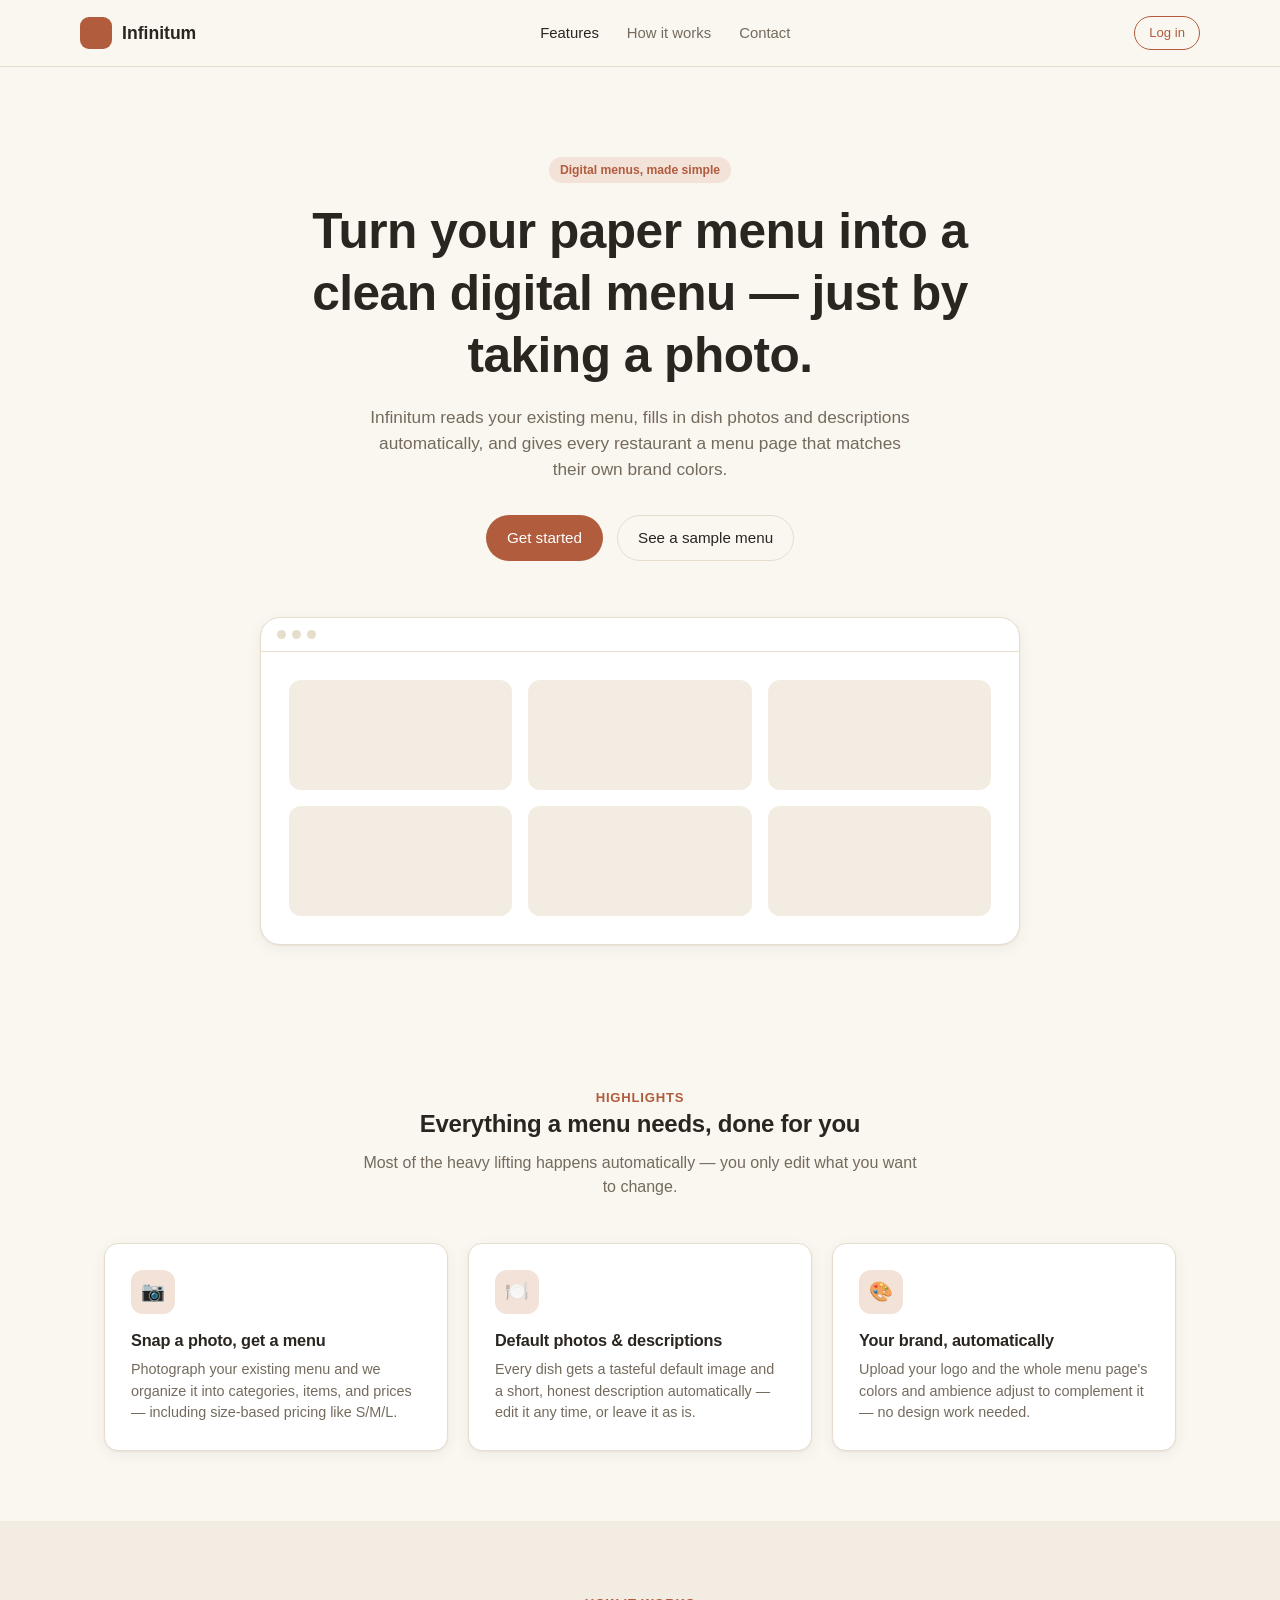
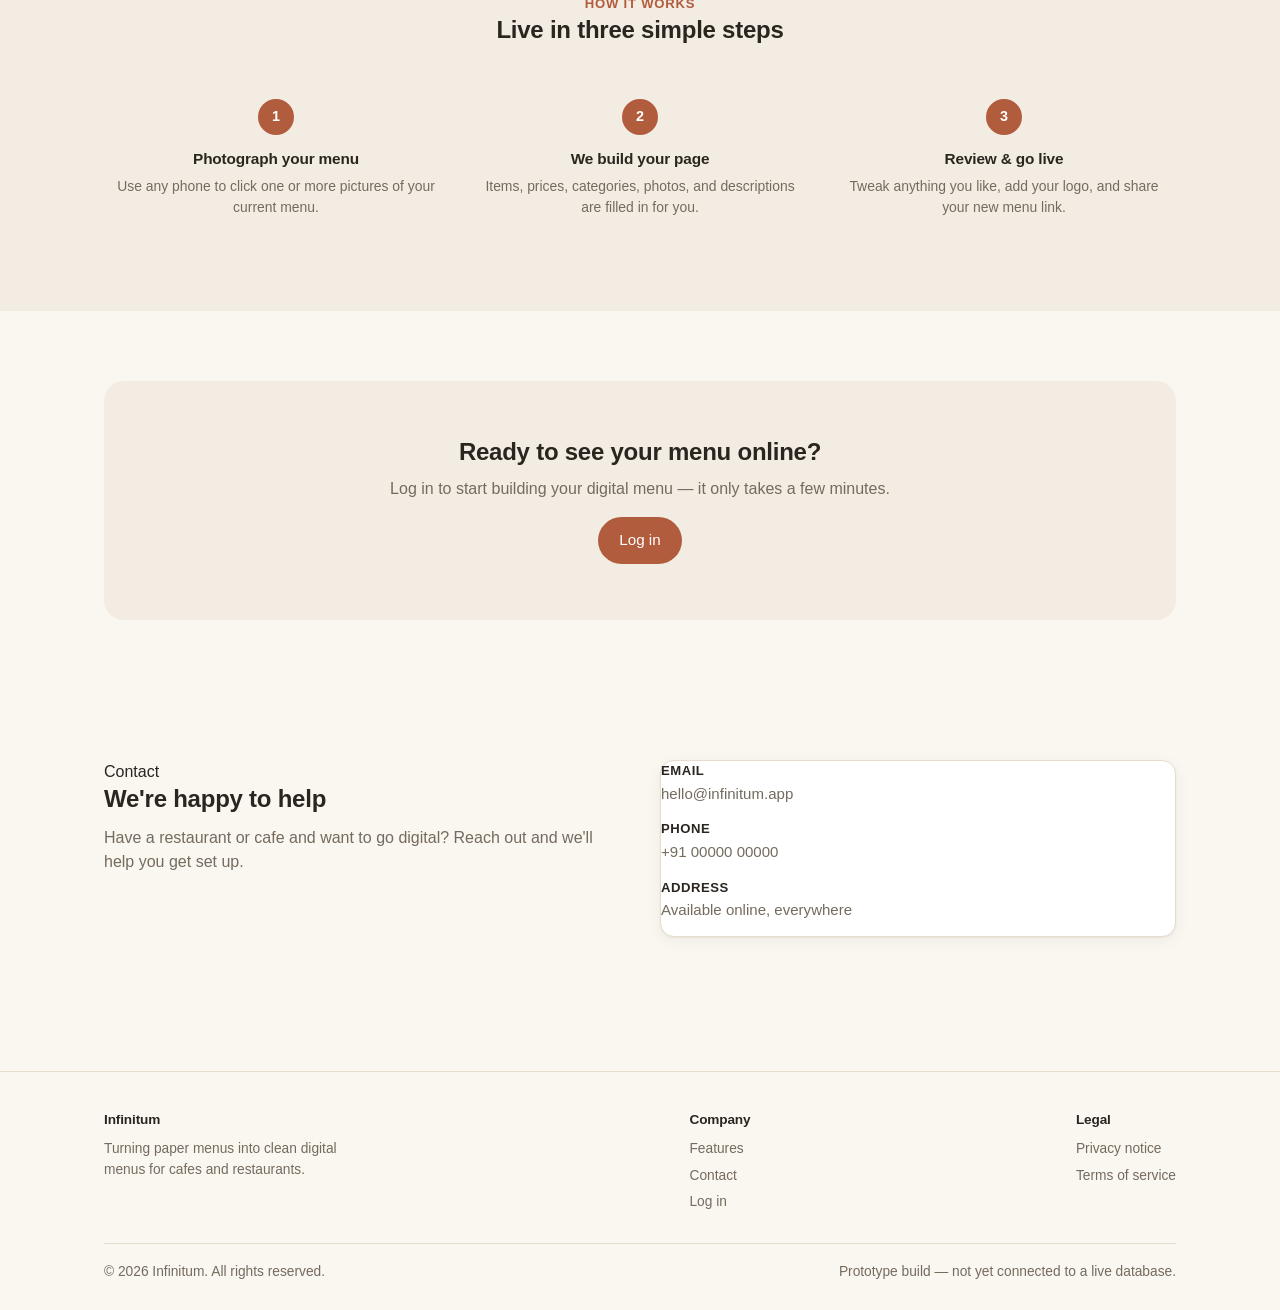
==== prototype/index.html @ 3406db51 "Initial commit: Infinitum design prototype" ====
<!DOCTYPE html>
<html lang="en">
<head>
<meta charset="UTF-8">
<meta name="viewport" content="width=device-width, initial-scale=1.0">
<title>Infinitum — Digital menus for cafes & restaurants</title>
<link rel="stylesheet" href="css/styles.css">
<link rel="stylesheet" href="css/pages.css">
</head>
<body>

<header class="site-header">
  <div class="container nav-row">
    <a href="index.html" class="brand"><span class="brand-dot"></span> Infinitum</a>
    <nav class="nav-links">
      <a href="#features" class="active">Features</a>
      <a href="#how-it-works">How it works</a>
      <a href="#contact">Contact</a>
    </nav>
    <div class="nav-actions">
      <a href="login.html" class="btn btn-outline btn-sm">Log in</a>
    </div>
    <button class="nav-toggle" aria-label="Toggle menu"><span></span><span></span><span></span></button>
  </div>
</header>

<main>
  <section class="hero container">
    <span class="badge">Digital menus, made simple</span>
    <h1 style="margin-top:18px;">Turn your paper menu into a clean digital menu — just by taking a photo.</h1>
    <p class="lead">Infinitum reads your existing menu, fills in dish photos and descriptions automatically, and gives every restaurant a menu page that matches their own brand colors.</p>
    <div class="hero-actions">
      <a href="login.html" class="btn btn-primary">Get started</a>
      <a href="menu-view.html?r=spice-route" class="btn btn-ghost">See a sample menu</a>
    </div>

    <div class="hero-mock" aria-hidden="true">
      <div class="mock-bar"><span class="dot"></span><span class="dot"></span><span class="dot"></span></div>
      <div class="mock-body">
        <div class="mock-card"></div><div class="mock-card"></div><div class="mock-card"></div>
        <div class="mock-card"></div><div class="mock-card"></div><div class="mock-card"></div>
      </div>
    </div>
  </section>

  <section class="section" id="features">
    <div class="container">
      <div class="section-head">
        <span class="eyebrow">Highlights</span>
        <h2>Everything a menu needs, done for you</h2>
        <p>Most of the heavy lifting happens automatically — you only edit what you want to change.</p>
      </div>
      <div class="feature-grid">
        <div class="card feature-card">
          <div class="feature-icon">📷</div>
          <h3>Snap a photo, get a menu</h3>
          <p>Photograph your existing menu and we organize it into categories, items, and prices — including size-based pricing like S/M/L.</p>
        </div>
        <div class="card feature-card">
          <div class="feature-icon">🍽️</div>
          <h3>Default photos & descriptions</h3>
          <p>Every dish gets a tasteful default image and a short, honest description automatically — edit it any time, or leave it as is.</p>
        </div>
        <div class="card feature-card">
          <div class="feature-icon">🎨</div>
          <h3>Your brand, automatically</h3>
          <p>Upload your logo and the whole menu page's colors and ambience adjust to complement it — no design work needed.</p>
        </div>
      </div>
    </div>
  </section>

  <section class="section" id="how-it-works" style="background:var(--bg-soft);">
    <div class="container">
      <div class="section-head">
        <span class="eyebrow">How it works</span>
        <h2>Live in three simple steps</h2>
      </div>
      <div class="steps">
        <div class="step">
          <div class="step-num">1</div>
          <h4>Photograph your menu</h4>
          <p>Use any phone to click one or more pictures of your current menu.</p>
        </div>
        <div class="step">
          <div class="step-num">2</div>
          <h4>We build your page</h4>
          <p>Items, prices, categories, photos, and descriptions are filled in for you.</p>
        </div>
        <div class="step">
          <div class="step-num">3</div>
          <h4>Review & go live</h4>
          <p>Tweak anything you like, add your logo, and share your new menu link.</p>
        </div>
      </div>
    </div>
  </section>

  <section class="section">
    <div class="container">
      <div class="cta-band">
        <h2>Ready to see your menu online?</h2>
        <p>Log in to start building your digital menu — it only takes a few minutes.</p>
        <a href="login.html" class="btn btn-primary">Log in</a>
      </div>
    </div>
  </section>

  <section class="section" id="contact">
    <div class="container contact-grid">
      <div>
        <span class="eyebrow">Contact</span>
        <h2>We're happy to help</h2>
        <p>Have a restaurant or cafe and want to go digital? Reach out and we'll help you get set up.</p>
      </div>
      <ul class="contact-list card card-pad">
        <li><strong>Email</strong>hello@infinitum.app</li>
        <li><strong>Phone</strong>+91 00000 00000</li>
        <li><strong>Address</strong>Available online, everywhere</li>
      </ul>
    </div>
  </section>
</main>

<footer class="site-footer">
  <div class="container">
    <div class="footer-grid">
      <div class="footer-col">
        <h4>Infinitum</h4>
        <p class="muted" style="max-width:260px;">Turning paper menus into clean digital menus for cafes and restaurants.</p>
      </div>
      <div class="footer-col">
        <h4>Company</h4>
        <a href="#features">Features</a>
        <a href="#contact">Contact</a>
        <a href="login.html">Log in</a>
      </div>
      <div class="footer-col">
        <h4>Legal</h4>
        <a href="#">Privacy notice</a>
        <a href="#">Terms of service</a>
      </div>
    </div>
    <div class="footer-bottom">
      <span>© <span data-year></span> Infinitum. All rights reserved.</span>
      <span>Prototype build — not yet connected to a live database.</span>
    </div>
  </div>
</footer>

<script src="js/main.js"></script>
</body>
</html>
---- prototype/css/styles.css ----
/* ==========================================================================
   Infinitum — shared design system
   Warm neutral, minimalist base theme. All colors are CSS variables so the
   "logo color theme" feature (js/theme.js) can override them per restaurant
   without touching any other CSS.
   ========================================================================== */

:root {
  /* Base warm-neutral palette (default, no logo uploaded yet) */
  --bg: #faf6f0;
  --bg-soft: #f3ece2;
  --surface: #ffffff;
  --border: #e7ddcd;
  --text: #2b2520;
  --text-muted: #746b5e;
  --accent: #b05c3d;        /* warm terracotta default accent */
  --accent-contrast: #ffffff;
  --accent-soft: #f3e2d8;
  --danger: #b3261e;
  --radius: 14px;
  --radius-sm: 8px;
  --shadow: 0 1px 2px rgba(43, 37, 32, 0.06), 0 4px 16px rgba(43, 37, 32, 0.05);
  --max-width: 1120px;
  --transition-theme: background-color .4s ease, border-color .4s ease, color .4s ease;
}

* { box-sizing: border-box; }
html { scroll-behavior: smooth; }

body {
  margin: 0;
  font-family: "Inter", -apple-system, BlinkMacSystemFont, "Segoe UI", Roboto, Helvetica, Arial, sans-serif;
  background: var(--bg);
  color: var(--text);
  line-height: 1.5;
  transition: var(--transition-theme);
}

h1, h2, h3, h4 {
  font-family: "Poppins", "Inter", -apple-system, BlinkMacSystemFont, "Segoe UI", Roboto, sans-serif;
  font-weight: 600;
  line-height: 1.25;
  margin: 0 0 0.5em;
  letter-spacing: -0.01em;
}

p { margin: 0 0 1em; color: var(--text-muted); }
a { color: var(--accent); text-decoration: none; }
a:hover { text-decoration: underline; }
img { max-width: 100%; display: block; }

.container {
  width: 100%;
  max-width: var(--max-width);
  margin: 0 auto;
  padding: 0 24px;
}

/* ---------- Buttons ---------- */
.btn {
  display: inline-flex;
  align-items: center;
  justify-content: center;
  gap: 8px;
  padding: 11px 20px;
  border-radius: 999px;
  border: 1px solid transparent;
  font-size: 0.95rem;
  font-weight: 500;
  cursor: pointer;
  transition: var(--transition-theme), transform .15s ease, box-shadow .15s ease;
  font-family: inherit;
  white-space: nowrap;
}
.btn:hover { transform: translateY(-1px); text-decoration: none; }
.btn:active { transform: translateY(0); }

.btn-primary { background: var(--accent); color: var(--accent-contrast); }
.btn-primary:hover { box-shadow: 0 6px 18px rgba(0,0,0,0.12); }

.btn-ghost { background: transparent; color: var(--text); border-color: var(--border); }
.btn-ghost:hover { background: var(--bg-soft); }

.btn-outline { background: transparent; color: var(--accent); border-color: var(--accent); }
.btn-outline:hover { background: var(--accent-soft); }

.btn-sm { padding: 6px 14px; font-size: 0.82rem; }
.btn-icon {
  width: 34px; height: 34px; padding: 0; border-radius: 50%;
  background: var(--surface); border: 1px solid var(--border); color: var(--text-muted);
}
.btn-icon:hover { background: var(--bg-soft); color: var(--text); }
.btn-danger-icon { color: var(--danger); border-color: #f1d4d1; background: #fdf4f3; }
.btn-danger-icon:hover { background: #fbe4e2; }

/* ---------- Top navigation ---------- */
.site-header {
  position: sticky; top: 0; z-index: 50;
  background: color-mix(in srgb, var(--bg) 88%, transparent);
  backdrop-filter: blur(8px);
  border-bottom: 1px solid var(--border);
  transition: var(--transition-theme);
}
.nav-row {
  display: flex; align-items: center; justify-content: space-between;
  padding: 16px 0;
  gap: 16px;
}
.brand { display: flex; align-items: center; gap: 10px; font-weight: 600; font-size: 1.1rem; color: var(--text); }
.brand img, .brand .brand-dot { width: 32px; height: 32px; border-radius: 9px; object-fit: cover; }
.brand .brand-dot { background: var(--accent); display: inline-block; }
.brand:hover { text-decoration: none; }

.nav-links { display: flex; align-items: center; gap: 28px; }
.nav-links a { color: var(--text-muted); font-size: 0.93rem; }
.nav-links a.active, .nav-links a:hover { color: var(--text); text-decoration: none; }
.nav-actions { display: flex; align-items: center; gap: 12px; }

.nav-toggle { display: none; background: none; border: none; cursor: pointer; padding: 6px; }
.nav-toggle span { display: block; width: 22px; height: 2px; background: var(--text); margin: 4px 0; border-radius: 2px; }

/* ---------- Cards / surfaces ---------- */
.card {
  background: var(--surface);
  border: 1px solid var(--border);
  border-radius: var(--radius);
  box-shadow: var(--shadow);
  transition: var(--transition-theme);
}
.card-pad { padding: 24px; }

.badge {
  display: inline-flex; align-items: center; gap: 6px;
  padding: 4px 11px; border-radius: 999px; font-size: 0.76rem; font-weight: 600;
  background: var(--accent-soft); color: var(--accent);
}

/* ---------- Footer ---------- */
.site-footer {
  border-top: 1px solid var(--border);
  padding: 40px 0 28px;
  color: var(--text-muted);
  font-size: 0.86rem;
  margin-top: 64px;
}
.footer-grid { display: flex; flex-wrap: wrap; justify-content: space-between; gap: 32px; margin-bottom: 24px; }
.footer-col h4 { font-size: 0.85rem; color: var(--text); margin-bottom: 10px; }
.footer-col a { display: block; color: var(--text-muted); margin-bottom: 6px; font-size: 0.86rem; }
.footer-bottom { border-top: 1px solid var(--border); padding-top: 18px; display: flex; justify-content: space-between; flex-wrap: wrap; gap: 8px; }

/* ---------- Forms ---------- */
label { display: block; font-size: 0.85rem; font-weight: 500; margin-bottom: 6px; color: var(--text); }
input[type="text"], input[type="email"], input[type="password"], input[type="number"], textarea, select {
  width: 100%;
  padding: 10px 13px;
  border: 1px solid var(--border);
  border-radius: var(--radius-sm);
  font-family: inherit;
  font-size: 0.94rem;
  background: var(--surface);
  color: var(--text);
  transition: border-color .15s ease;
}
input:focus, textarea:focus, select:focus {
  outline: none; border-color: var(--accent);
}
textarea { resize: vertical; min-height: 70px; }
.field { margin-bottom: 16px; }

/* ---------- Utility ---------- */
.muted { color: var(--text-muted); }
.text-center { text-align: center; }
.flex { display: flex; }
.flex-center { display: flex; align-items: center; justify-content: center; }
.gap-8 { gap: 8px; } .gap-12 { gap: 12px; } .gap-16 { gap: 16px; }
.mt-8 { margin-top: 8px; } .mt-16 { margin-top: 16px; } .mt-24 { margin-top: 24px; } .mt-40 { margin-top: 40px; }
.mb-0 { margin-bottom: 0; }
.hidden { display: none !important; }

@media (max-width: 760px) {
  .nav-links { position: absolute; top: 100%; left: 0; right: 0; background: var(--bg); flex-direction: column;
    align-items: flex-start; padding: 16px 24px; border-bottom: 1px solid var(--border); gap: 14px; display: none; }
  .nav-links.open { display: flex; }
  .nav-toggle { display: block; }
  .footer-bottom { flex-direction: column; }
}
---- prototype/css/pages.css ----
/* ==========================================================================
   Page-specific styles (on top of styles.css)
   ========================================================================== */

/* ---------- Homepage ---------- */
.hero {
  padding: 90px 0 70px;
  text-align: center;
}
.hero h1 { font-size: clamp(2rem, 5vw, 3.1rem); max-width: 760px; margin: 0 auto 18px; }
.hero p.lead { max-width: 560px; margin: 0 auto 32px; font-size: 1.08rem; }
.hero-actions { display: flex; justify-content: center; gap: 14px; flex-wrap: wrap; }
.hero-mock {
  margin: 56px auto 0; max-width: 760px; border-radius: 20px; overflow: hidden;
  border: 1px solid var(--border); box-shadow: var(--shadow); background: var(--surface);
}
.hero-mock .mock-bar { display: flex; gap: 6px; padding: 12px 16px; border-bottom: 1px solid var(--border); }
.hero-mock .dot { width: 9px; height: 9px; border-radius: 50%; background: var(--border); }
.hero-mock .mock-body { padding: 28px; display: grid; grid-template-columns: repeat(3, 1fr); gap: 16px; }
.hero-mock .mock-card { background: var(--bg-soft); border-radius: 12px; height: 110px; }

.section { padding: 70px 0; }
.section-head { text-align: center; max-width: 560px; margin: 0 auto 44px; }
.section-head .eyebrow { color: var(--accent); font-weight: 600; font-size: 0.82rem; text-transform: uppercase; letter-spacing: 0.06em; }

.feature-grid { display: grid; grid-template-columns: repeat(3, 1fr); gap: 20px; }
.feature-card { padding: 26px; }
.feature-icon {
  width: 44px; height: 44px; border-radius: 12px; background: var(--accent-soft); color: var(--accent);
  display: flex; align-items: center; justify-content: center; margin-bottom: 16px; font-size: 1.2rem;
}
.feature-card h3 { font-size: 1.02rem; }
.feature-card p { font-size: 0.9rem; margin-bottom: 0; }

.steps { display: grid; grid-template-columns: repeat(3, 1fr); gap: 20px; counter-reset: step; }
.step { text-align: center; padding: 10px; }
.step-num {
  counter-increment: step; width: 36px; height: 36px; border-radius: 50%; background: var(--accent); color: var(--accent-contrast);
  display: flex; align-items: center; justify-content: center; margin: 0 auto 14px; font-weight: 600; font-size: 0.9rem;
}
.step h4 { font-size: 0.96rem; }
.step p { font-size: 0.87rem; }

.cta-band { background: var(--bg-soft); border-radius: 20px; padding: 56px 32px; text-align: center; }
.cta-band h2 { margin-bottom: 10px; }

.contact-grid { display: grid; grid-template-columns: 1fr 1fr; gap: 40px; align-items: start; }
.contact-list { list-style: none; padding: 0; margin: 0; }
.contact-list li { margin-bottom: 14px; font-size: 0.94rem; color: var(--text-muted); }
.contact-list strong { color: var(--text); display: block; font-size: 0.82rem; text-transform: uppercase; letter-spacing: 0.04em; margin-bottom: 2px; }

@media (max-width: 860px) {
  .feature-grid, .steps { grid-template-columns: 1fr; }
  .contact-grid { grid-template-columns: 1fr; }
  .hero-mock .mock-body { grid-template-columns: 1fr 1fr; }
}

/* ---------- Auth / Login ---------- */
.auth-wrap {
  min-height: calc(100vh - 140px);
  display: flex; align-items: center; justify-content: center;
  padding: 48px 20px;
}
.auth-card { width: 100%; max-width: 400px; padding: 32px; }
.role-toggle { display: flex; background: var(--bg-soft); border-radius: 999px; padding: 4px; margin-bottom: 26px; }
.role-toggle button {
  flex: 1; border: none; background: transparent; padding: 9px 10px; border-radius: 999px;
  font-family: inherit; font-size: 0.86rem; font-weight: 600; color: var(--text-muted); cursor: pointer;
  transition: all .15s ease;
}
.role-toggle button.active { background: var(--surface); color: var(--accent); box-shadow: var(--shadow); }
.demo-note { font-size: 0.78rem; color: var(--text-muted); background: var(--bg-soft); padding: 10px 12px; border-radius: var(--radius-sm); margin-top: 16px; }
.demo-note code { background: var(--surface); padding: 1px 5px; border-radius: 4px; }

/* ---------- Dashboard shells (admin + restaurant) ---------- */
.dash-header { padding: 28px 0 8px; }
.dash-title-row { display: flex; align-items: center; justify-content: space-between; flex-wrap: wrap; gap: 16px; margin-bottom: 28px; }
.dash-title-row h1 { font-size: 1.5rem; margin: 0; }

.profile-card { display: flex; align-items: center; gap: 16px; }
.profile-avatar {
  width: 56px; height: 56px; border-radius: 14px; background: var(--accent-soft); color: var(--accent);
  display: flex; align-items: center; justify-content: center; font-weight: 700; font-size: 1.2rem; flex-shrink: 0; overflow: hidden;
}
.profile-avatar img { width: 100%; height: 100%; object-fit: cover; }
.profile-meta h3 { margin-bottom: 2px; font-size: 1.02rem; }
.profile-meta p { margin: 0; font-size: 0.85rem; }

.dash-grid { display: grid; grid-template-columns: 2fr 1fr; gap: 20px; align-items: start; }
@media (max-width: 900px) { .dash-grid { grid-template-columns: 1fr; } }

.restaurant-list { list-style: none; margin: 0; padding: 0; }
.restaurant-row {
  display: flex; align-items: center; justify-content: space-between; gap: 14px;
  padding: 14px 18px; border-bottom: 1px solid var(--border);
}
.restaurant-row:last-child { border-bottom: none; }
.restaurant-row:hover { background: var(--bg-soft); }
.restaurant-row a { display: flex; align-items: center; gap: 14px; color: var(--text); flex: 1; min-width: 0; }
.restaurant-row a:hover { text-decoration: none; }
.restaurant-logo { width: 38px; height: 38px; border-radius: 10px; object-fit: cover; background: var(--bg-soft); flex-shrink: 0; }
.restaurant-info strong { display: block; font-size: 0.94rem; }
.restaurant-info span { font-size: 0.8rem; color: var(--text-muted); }

.stat-row { display: flex; gap: 14px; flex-wrap: wrap; }
.stat-box { flex: 1; min-width: 120px; padding: 16px; text-align: center; }
.stat-box .num { font-size: 1.5rem; font-weight: 700; color: var(--accent); }
.stat-box .label { font-size: 0.78rem; color: var(--text-muted); }

.logo-upload-box {
  display: flex; align-items: center; gap: 16px; padding: 18px; flex-wrap: wrap;
}
.logo-preview {
  width: 68px; height: 68px; border-radius: 16px; overflow: hidden; background: var(--bg-soft);
  display: flex; align-items: center; justify-content: center; flex-shrink: 0; border: 1px solid var(--border);
}
.logo-preview img { width: 100%; height: 100%; object-fit: cover; }
.swatch-row { display: flex; gap: 8px; margin-top: 10px; }
.swatch { width: 22px; height: 22px; border-radius: 6px; border: 1px solid rgba(0,0,0,.08); }

/* ---------- Edit menu (e_mode) ---------- */
.editor-toolbar {
  display: flex; align-items: center; justify-content: space-between; gap: 16px; flex-wrap: wrap;
  padding: 18px 0;
}
.role-pill { font-size: 0.76rem; padding: 4px 11px; border-radius: 999px; background: var(--bg-soft); color: var(--text-muted); font-weight: 600; }
.role-pill.is-admin { background: var(--accent-soft); color: var(--accent); }

.category-strip {
  display: flex; gap: 10px; align-items: center; overflow-x: auto; padding: 10px 4px 18px;
  border-bottom: 1px solid var(--border); margin-bottom: 28px;
  scrollbar-width: thin;
}
.category-chip {
  display: flex; align-items: center; gap: 6px; background: var(--surface); border: 1px solid var(--border);
  border-radius: 999px; padding: 6px 8px 6px 16px; white-space: nowrap; font-size: 0.86rem; font-weight: 600;
  flex-shrink: 0;
}
.category-chip button { background: none; border: none; cursor: pointer; color: var(--text-muted); padding: 4px; border-radius: 50%; display: flex; }
.category-chip button:hover { background: var(--bg-soft); color: var(--text); }
.category-chip .cat-link { color: var(--text); cursor: pointer; }
.add-category-btn { flex-shrink: 0; }

.category-section { margin-bottom: 44px; scroll-margin-top: 90px; }
.category-section-head { display: flex; align-items: baseline; justify-content: space-between; gap: 12px; margin-bottom: 16px; }
.category-section-head h2 { font-size: 1.15rem; margin: 0; }
.category-section-head .size-legend { font-size: 0.78rem; color: var(--text-muted); }

.tile-grid {
  display: grid; grid-template-columns: repeat(auto-fill, minmax(230px, 1fr)); gap: 18px;
}
.tile {
  position: relative; padding: 16px; display: flex; flex-direction: column; gap: 10px;
  transition: var(--transition-theme), box-shadow .15s ease, border-color .15s ease;
}
.tile.is-editing { border-color: var(--accent); box-shadow: 0 0 0 3px var(--accent-soft); }
.tile-controls-left {
  position: absolute; left: -2px; top: 50%; transform: translateY(-50%);
  display: flex; flex-direction: column; gap: 2px; z-index: 2;
}
.tile-controls-left button {
  width: 24px; height: 24px; border-radius: 50%; border: 1px solid var(--border); background: var(--surface);
  cursor: pointer; display: flex; align-items: center; justify-content: center; color: var(--text-muted); font-size: 0.7rem;
}
.tile-controls-left button:hover { color: var(--text); background: var(--bg-soft); }
.tile-controls-right { position: absolute; right: 10px; top: 10px; display: flex; flex-direction: column; align-items: flex-end; gap: 6px; z-index: 2; }
.tile-img-wrap { position: relative; border-radius: 10px; overflow: hidden; background: var(--bg-soft); aspect-ratio: 1.3/1; }
.tile-img-wrap img { width: 100%; height: 100%; object-fit: cover; }
.tile-img-edit {
  position: absolute; inset: 0; background: rgba(20,16,12,0.45); color: #fff; display: flex;
  align-items: center; justify-content: center; opacity: 0; transition: opacity .15s ease; cursor: pointer; font-size: 0.8rem; gap: 6px;
}
.tile-img-wrap:hover .tile-img-edit { opacity: 1; }
.tile-name { font-weight: 600; font-size: 0.97rem; }
.tile-price { font-size: 0.86rem; color: var(--accent); font-weight: 600; }
.tile-price .size-chip { background: var(--accent-soft); border-radius: 6px; padding: 2px 6px; margin-right: 4px; display: inline-block; font-size: 0.78rem; }
.tile-desc { font-size: 0.84rem; color: var(--text-muted); margin: 0; }
.tile-edit-fields .field { margin-bottom: 10px; }
.tile-edit-fields { display: none; }
.tile.is-editing .tile-edit-fields { display: block; }
.tile.is-editing .tile-view { display: none; }
.size-input-row { display: flex; gap: 6px; }
.size-input-row > div { flex: 1; }
.size-input-row label { font-size: 0.72rem; }

.move-menu { position: relative; }
.move-menu-list {
  position: absolute; right: 0; top: 30px; background: var(--surface); border: 1px solid var(--border);
  border-radius: var(--radius-sm); box-shadow: var(--shadow); min-width: 150px; z-index: 5; display: none; overflow: hidden;
}
.move-menu-list.open { display: block; }
.move-menu-list button {
  display: block; width: 100%; text-align: left; padding: 9px 12px; border: none; background: none; cursor: pointer;
  font-size: 0.84rem; font-family: inherit; color: var(--text);
}
.move-menu-list button:hover { background: var(--bg-soft); }

.add-item-tile {
  display: flex; align-items: center; justify-content: center; border: 2px dashed var(--border); border-radius: var(--radius);
  min-height: 160px; cursor: pointer; color: var(--text-muted); font-size: 0.88rem; font-weight: 500; gap: 8px;
  background: transparent;
}
.add-item-tile:hover { border-color: var(--accent); color: var(--accent); background: var(--accent-soft); }

/* ---------- Public menu view ---------- */
.menu-hero {
  padding: 46px 0 28px; text-align: center; background: var(--bg-soft); border-bottom: 1px solid var(--border);
}
.menu-hero .logo-circle {
  width: 72px; height: 72px; border-radius: 20px; margin: 0 auto 14px; overflow: hidden; background: var(--surface);
  display: flex; align-items: center; justify-content: center; box-shadow: var(--shadow);
}
.menu-hero .logo-circle img { width: 100%; height: 100%; object-fit: cover; }
.menu-hero h1 { margin-bottom: 4px; }
.menu-hero p { margin: 0; }

.menu-nav {
  position: sticky; top: 0; z-index: 30; background: var(--bg); border-bottom: 1px solid var(--border);
  display: flex; gap: 8px; overflow-x: auto; padding: 14px 20px;
}
.menu-nav a {
  flex-shrink: 0; padding: 7px 16px; border-radius: 999px; background: var(--bg-soft); color: var(--text);
  font-size: 0.85rem; font-weight: 600;
}
.menu-nav a:hover, .menu-nav a.active { background: var(--accent); color: var(--accent-contrast); text-decoration: none; }

.public-section { padding: 36px 0; }
.public-card-grid { display: grid; grid-template-columns: repeat(auto-fill, minmax(260px, 1fr)); gap: 20px; }
.public-card { overflow: hidden; display: flex; flex-direction: column; }
.public-card .img-wrap { aspect-ratio: 1.4/1; background: var(--bg-soft); overflow: hidden; }
.public-card .img-wrap img { width: 100%; height: 100%; object-fit: cover; }
.public-card .card-body { padding: 16px; flex: 1; display: flex; flex-direction: column; }
.public-card h3 { font-size: 1rem; margin-bottom: 4px; }
.public-card .price-line { font-weight: 700; color: var(--accent); font-size: 0.9rem; margin-bottom: 6px; }
.public-card p { font-size: 0.85rem; margin-bottom: 0; }

/* ---------- Scan menu ---------- */
.scan-wrap { max-width: 540px; margin: 0 auto; padding: 36px 20px 60px; }
.camera-frame {
  position: relative; background: #141210; border-radius: var(--radius); overflow: hidden; aspect-ratio: 3/4;
  display: flex; align-items: center; justify-content: center;
}
.camera-frame video { width: 100%; height: 100%; object-fit: cover; }
.camera-placeholder { color: #cfc6ba; text-align: center; padding: 24px; font-size: 0.9rem; }
.camera-controls { display: flex; justify-content: center; gap: 16px; margin-top: 18px; }
.shutter-btn {
  width: 64px; height: 64px; border-radius: 50%; border: 4px solid var(--accent); background: var(--surface); cursor: pointer;
}
.shutter-btn:hover { background: var(--accent-soft); }
.shots-strip { display: flex; gap: 10px; flex-wrap: wrap; margin-top: 22px; }
.shot-thumb { position: relative; width: 78px; height: 78px; border-radius: 10px; overflow: hidden; border: 1px solid var(--border); }
.shot-thumb img { width: 100%; height: 100%; object-fit: cover; }
.shot-thumb .remove-shot {
  position: absolute; top: 3px; right: 3px; width: 20px; height: 20px; border-radius: 50%; background: rgba(0,0,0,0.6);
  color: #fff; border: none; cursor: pointer; font-size: 0.7rem; display: flex; align-items: center; justify-content: center;
}
.analyzing-overlay {
  display: flex; flex-direction: column; align-items: center; gap: 14px; padding: 50px 20px; text-align: center;
}
.spinner {
  width: 36px; height: 36px; border-radius: 50%; border: 3px solid var(--accent-soft); border-top-color: var(--accent);
  animation: spin 0.8s linear infinite;
}
@keyframes spin { to { transform: rotate(360deg); } }
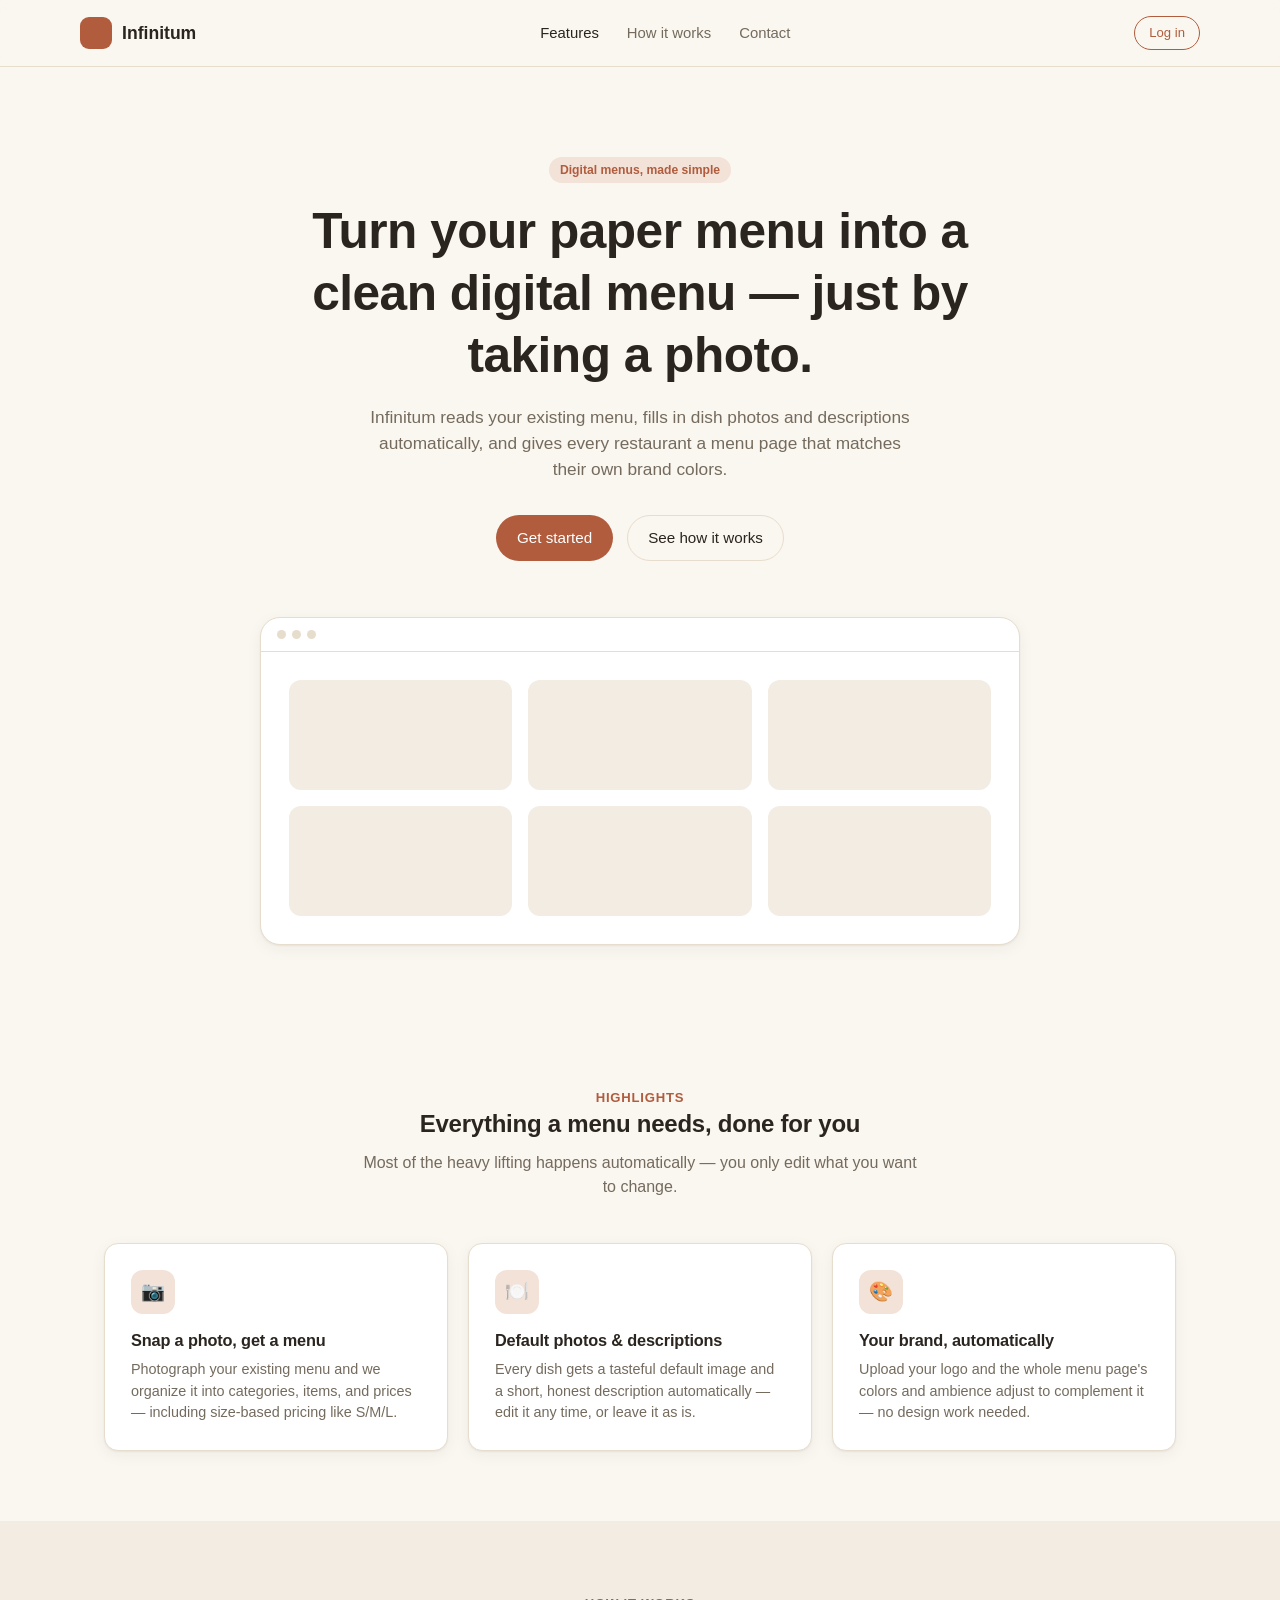
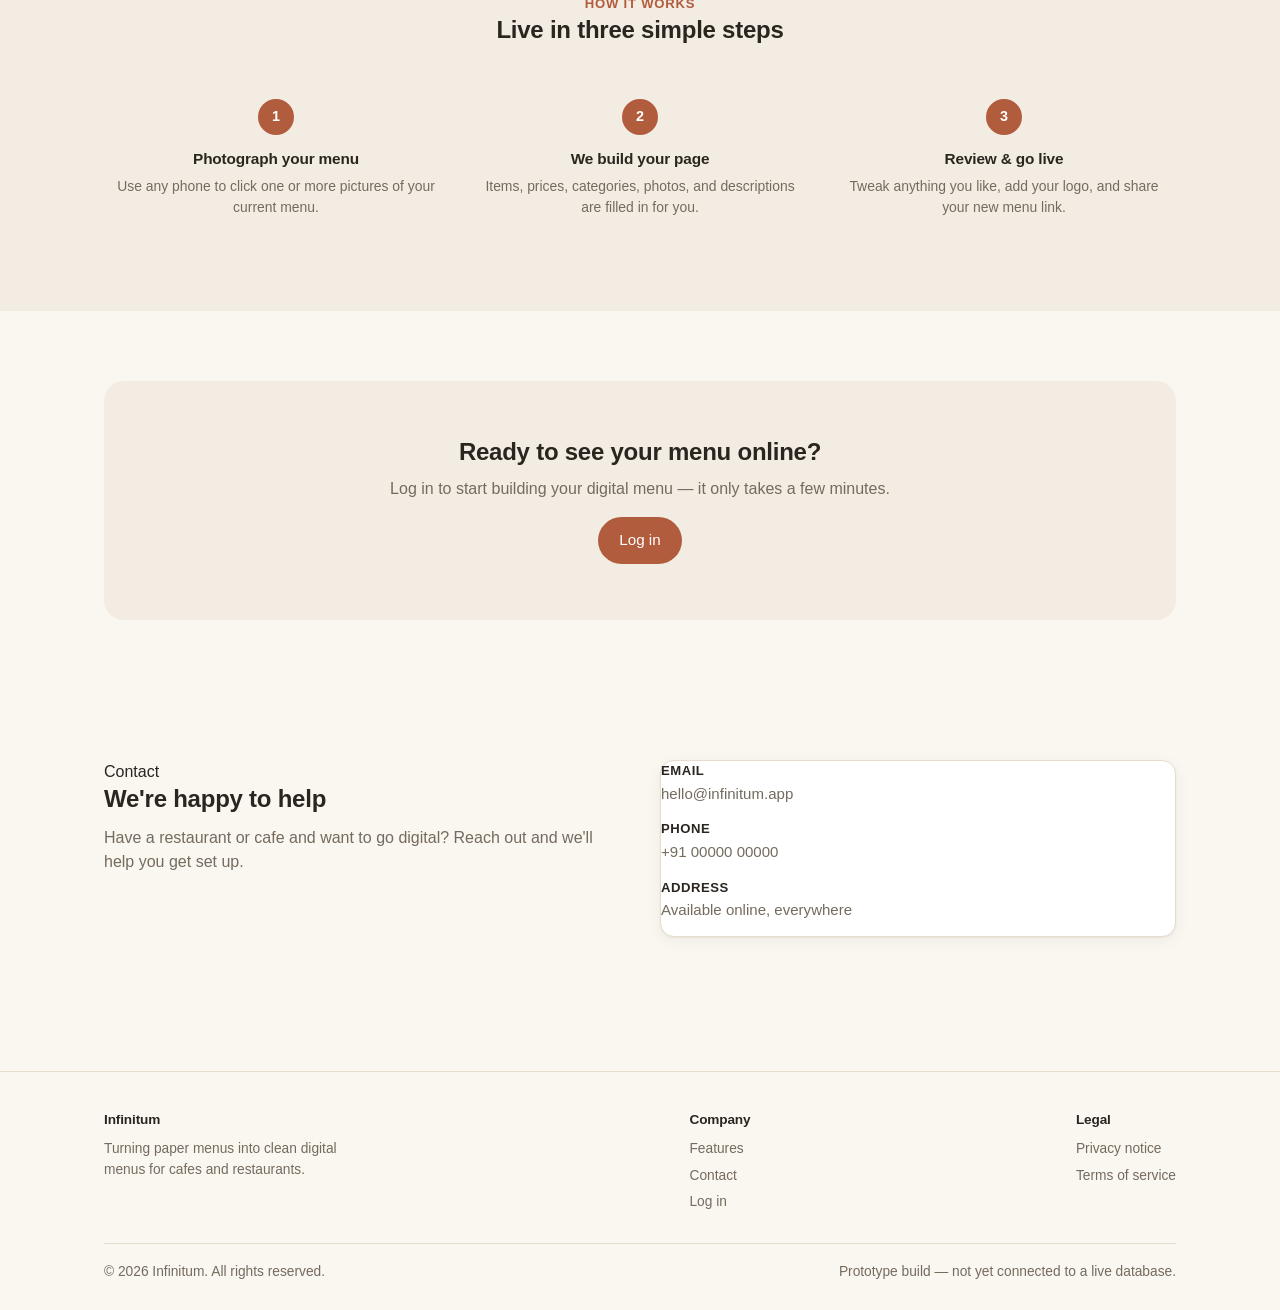
==== commit 9a37a83a: "Launch: migrate from localStorage prototype to real Supabase backend (auth, database, storage)" ====
--- a/prototype/index.html
+++ b/prototype/index.html
@@ -31,7 +31,7 @@
     <p class="lead">Infinitum reads your existing menu, fills in dish photos and descriptions automatically, and gives every restaurant a menu page that matches their own brand colors.</p>
     <div class="hero-actions">
       <a href="login.html" class="btn btn-primary">Get started</a>
-      <a href="menu-view.html?r=spice-route" class="btn btn-ghost">See a sample menu</a>
+      <a href="#how-it-works" class="btn btn-ghost">See how it works</a>
     </div>
 
     <div class="hero-mock" aria-hidden="true">
--- a/prototype/css/styles.css
+++ b/prototype/css/styles.css
@@ -106,15 +106,18 @@
   padding: 16px 0;
   gap: 16px;
 }
-.brand { display: flex; align-items: center; gap: 10px; font-weight: 600; font-size: 1.1rem; color: var(--text); }
-.brand img, .brand .brand-dot { width: 32px; height: 32px; border-radius: 9px; object-fit: cover; }
+.brand { display: flex; align-items: center; gap: 10px; font-weight: 600; font-size: 1.1rem; color: var(--text); min-width: 0; }
+.brand img, .brand .brand-dot { width: 32px; height: 32px; border-radius: 9px; object-fit: cover; flex-shrink: 0; }
 .brand .brand-dot { background: var(--accent); display: inline-block; }
 .brand:hover { text-decoration: none; }
+.brand > span:last-child {
+  overflow: hidden; text-overflow: ellipsis; white-space: nowrap;
+}
 
 .nav-links { display: flex; align-items: center; gap: 28px; }
 .nav-links a { color: var(--text-muted); font-size: 0.93rem; }
 .nav-links a.active, .nav-links a:hover { color: var(--text); text-decoration: none; }
-.nav-actions { display: flex; align-items: center; gap: 12px; }
+.nav-actions { display: flex; align-items: center; gap: 12px; flex-shrink: 0; }
 
 .nav-toggle { display: none; background: none; border: none; cursor: pointer; padding: 6px; }
 .nav-toggle span { display: block; width: 22px; height: 2px; background: var(--text); margin: 4px 0; border-radius: 2px; }
@@ -183,4 +186,10 @@
   .nav-links.open { display: flex; }
   .nav-toggle { display: block; }
   .footer-bottom { flex-direction: column; }
+
+  /* Keep the brand + hamburger on one line, and let any extra header
+     controls (theme/publish buttons, role pills, etc.) wrap onto their own
+     row underneath rather than overflowing the viewport horizontally. */
+  .nav-row { flex-wrap: wrap; row-gap: 10px; }
+  .nav-actions { flex-basis: 100%; order: 3; flex-wrap: wrap; justify-content: flex-start; }
 }
--- a/prototype/css/pages.css
+++ b/prototype/css/pages.css
@@ -102,6 +102,11 @@
 .restaurant-info strong { display: block; font-size: 0.94rem; }
 .restaurant-info span { font-size: 0.8rem; color: var(--text-muted); }
 
+@media (max-width: 560px) {
+  .restaurant-row { flex-direction: column; align-items: stretch; }
+  .restaurant-row > span { justify-content: flex-start; }
+}
+
 .stat-row { display: flex; gap: 14px; flex-wrap: wrap; }
 .stat-box { flex: 1; min-width: 120px; padding: 16px; text-align: center; }
 .stat-box .num { font-size: 1.5rem; font-weight: 700; color: var(--accent); }
@@ -117,6 +122,20 @@
 .logo-preview img { width: 100%; height: 100%; object-fit: cover; }
 .swatch-row { display: flex; gap: 8px; margin-top: 10px; }
 .swatch { width: 22px; height: 22px; border-radius: 6px; border: 1px solid rgba(0,0,0,.08); }
+
+.color-swatch-input {
+  width: 46px; height: 36px; padding: 0; border: 1px solid var(--border); border-radius: 10px;
+  cursor: pointer; background: none;
+}
+.color-swatch-input::-webkit-color-swatch-wrapper { padding: 3px; }
+.color-swatch-input::-webkit-color-swatch { border: none; border-radius: 7px; }
+.shade-row { display: flex; gap: 8px; }
+.shade-swatch {
+  width: 32px; height: 32px; border-radius: 9px; border: 2px solid transparent; cursor: pointer;
+  box-shadow: inset 0 0 0 1px rgba(0,0,0,.08); transition: transform .12s ease, border-color .12s ease;
+}
+.shade-swatch:hover { transform: translateY(-2px); }
+.shade-swatch.active { border-color: var(--text); }
 
 /* ---------- Edit menu (e_mode) ---------- */
 .editor-toolbar {
@@ -206,6 +225,10 @@
 .menu-hero {
   padding: 46px 0 28px; text-align: center; background: var(--bg-soft); border-bottom: 1px solid var(--border);
 }
+.preview-banner {
+  display: inline-block; margin: 0 auto 18px; padding: 7px 16px; border-radius: 999px;
+  background: var(--accent-soft); color: var(--accent); font-size: 0.8rem; font-weight: 600;
+}
 .menu-hero .logo-circle {
   width: 72px; height: 72px; border-radius: 20px; margin: 0 auto 14px; overflow: hidden; background: var(--surface);
   display: flex; align-items: center; justify-content: center; box-shadow: var(--shadow);
@@ -225,26 +248,56 @@
 .menu-nav a:hover, .menu-nav a.active { background: var(--accent); color: var(--accent-contrast); text-decoration: none; }
 
 .public-section { padding: 36px 0; }
-.public-card-grid { display: grid; grid-template-columns: repeat(auto-fill, minmax(260px, 1fr)); gap: 20px; }
-.public-card { overflow: hidden; display: flex; flex-direction: column; }
-.public-card .img-wrap { aspect-ratio: 1.4/1; background: var(--bg-soft); overflow: hidden; }
+.public-card-grid { display: grid; grid-template-columns: 1fr; gap: 14px; }
+@media (min-width: 760px) {
+  .public-card-grid { grid-template-columns: repeat(2, 1fr); }
+}
+.public-card { overflow: hidden; display: flex; flex-direction: row; align-items: flex-start; }
+.public-card .img-wrap {
+  width: 104px; height: 104px; flex-shrink: 0; background: var(--bg-soft); overflow: hidden; border-radius: var(--radius-sm);
+  margin: 12px 0 12px 12px;
+}
 .public-card .img-wrap img { width: 100%; height: 100%; object-fit: cover; }
-.public-card .card-body { padding: 16px; flex: 1; display: flex; flex-direction: column; }
-.public-card h3 { font-size: 1rem; margin-bottom: 4px; }
-.public-card .price-line { font-weight: 700; color: var(--accent); font-size: 0.9rem; margin-bottom: 6px; }
-.public-card p { font-size: 0.85rem; margin-bottom: 0; }
+.public-card .card-body { padding: 14px 16px; flex: 1; min-width: 0; display: flex; flex-direction: column; justify-content: center; }
+.public-card h3.item-name {
+  font-size: 1rem; margin-bottom: 4px;
+  white-space: nowrap; overflow: hidden; text-overflow: ellipsis;
+}
+.public-card .price-line { font-weight: 700; color: var(--accent); font-size: 0.9rem; margin-bottom: 4px; }
+.public-card p.item-desc {
+  font-size: 0.85rem; margin-bottom: 0;
+  display: -webkit-box; -webkit-line-clamp: 2; -webkit-box-orient: vertical; overflow: hidden;
+}
+.public-card.expanded h3.item-name { white-space: normal; overflow: visible; text-overflow: clip; }
+.public-card.expanded p.item-desc { -webkit-line-clamp: unset; display: block; overflow: visible; }
+
+.expand-toggle {
+  align-self: flex-start; margin-top: 6px; padding: 0; border: none; background: none; cursor: pointer;
+  color: var(--accent); font-size: 0.78rem; font-weight: 600; display: flex; align-items: center; gap: 3px;
+  font-family: inherit;
+}
+.expand-toggle .arrow { transition: transform .15s ease; display: inline-block; }
+.public-card.expanded .expand-toggle .arrow { transform: rotate(180deg); }
+
+@media (max-width: 480px) {
+  .public-card .img-wrap { width: 84px; height: 84px; margin: 10px 0 10px 10px; }
+  .public-card .card-body { padding: 10px 12px; }
+}
 
 /* ---------- Scan menu ---------- */
 .scan-wrap { max-width: 540px; margin: 0 auto; padding: 36px 20px 60px; }
 .camera-frame {
   position: relative; background: #141210; border-radius: var(--radius); overflow: hidden; aspect-ratio: 3/4;
-  display: flex; align-items: center; justify-content: center;
-}
-.camera-frame video { width: 100%; height: 100%; object-fit: cover; }
-.camera-placeholder { color: #cfc6ba; text-align: center; padding: 24px; font-size: 0.9rem; }
-.camera-controls { display: flex; justify-content: center; gap: 16px; margin-top: 18px; }
+}
+.camera-frame video { width: 100%; height: 100%; object-fit: cover; display: block; }
+.camera-placeholder {
+  position: absolute; inset: 0; display: flex; flex-direction: column; align-items: center; justify-content: center;
+  color: #cfc6ba; text-align: center; padding: 24px; font-size: 0.9rem;
+}
+.camera-controls { display: flex; flex-wrap: wrap; justify-content: center; align-items: center; gap: 16px; margin-top: 18px; }
 .shutter-btn {
   width: 64px; height: 64px; border-radius: 50%; border: 4px solid var(--accent); background: var(--surface); cursor: pointer;
+  flex-shrink: 0;
 }
 .shutter-btn:hover { background: var(--accent-soft); }
 .shots-strip { display: flex; gap: 10px; flex-wrap: wrap; margin-top: 22px; }
